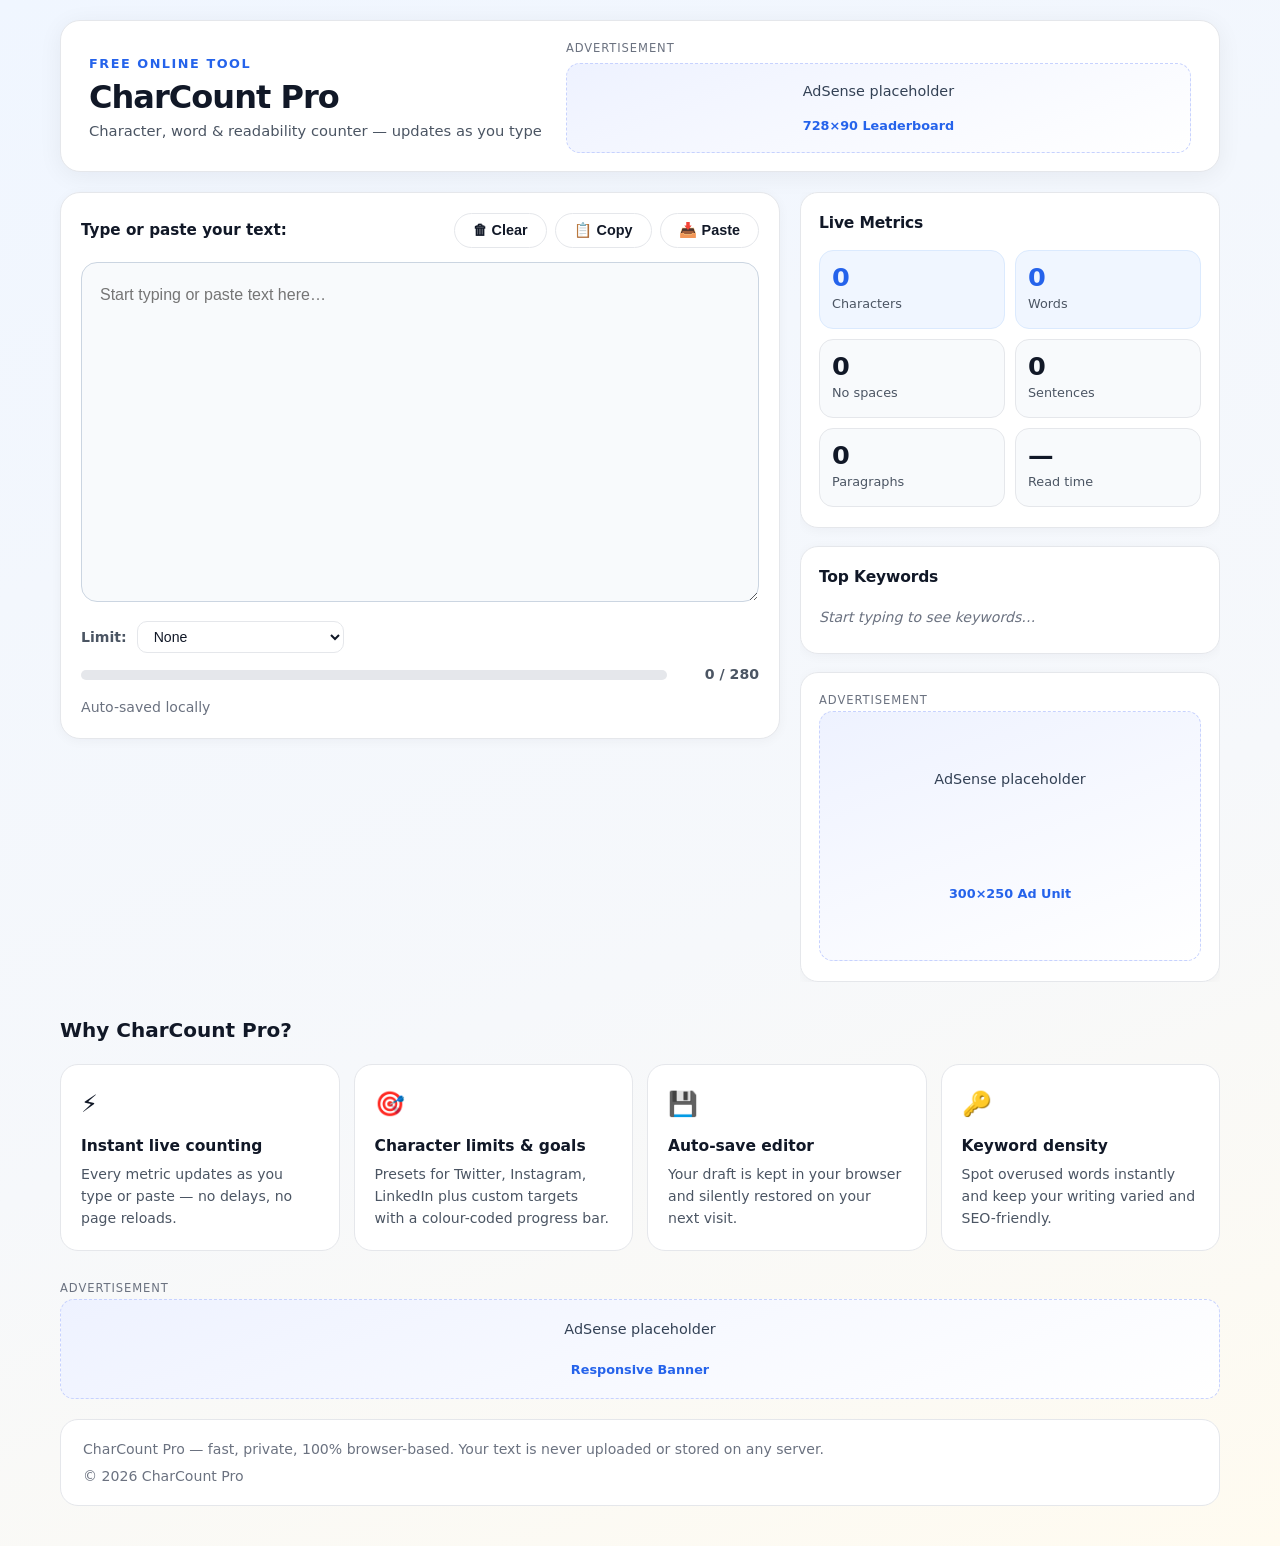
==== index.html @ 996f46bc "Removed a line" ====
<!DOCTYPE html>
<html lang="en">
<head>
  <meta charset="UTF-8" />
  <meta name="viewport" content="width=device-width, initial-scale=1.0" />
  <meta name="description" content="Fast character, word, sentence and paragraph counter with readability metrics, keyword density, and character limits for social posts, essays, and SEO content." />
  <title>CharCount Pro | Instant Character & Word Counter</title>
  <link rel="stylesheet" href="styles.css" />
</head>
<body>
  <div class="page-shell">

    <!-- Compact header — brand left, leaderboard ad right -->
    <header class="site-header">
      <div class="header-brand">
        <p class="eyebrow">Free Online Tool</p>
        <h1>CharCount Pro</h1>
        <p class="header-tagline">Character, word &amp; readability counter — updates as you type</p>
      </div>
      <div class="header-ad">
        <div class="ad-label">Advertisement</div>
        <div class="ad-card ad-leaderboard">AdSense placeholder<br /><span class="ad-tag">728×90 Leaderboard</span></div>
      </div>
    </header>

    <main>
      <!-- Editor + sticky sidebar layout -->
      <section id="editor" class="editor-section">

        <!-- Left: text editor -->
        <div class="editor-card">
          <div class="toolbar">
            <span class="toolbar-label">Type or paste your text:</span>
            <div class="toolbar-actions">
              <button id="btnClear" class="button button-tertiary" title="Clear all text">
                <span aria-hidden="true">🗑</span> Clear
              </button>
              <button id="btnCopy" class="button button-tertiary" title="Copy to clipboard">
                <span aria-hidden="true">📋</span> Copy
              </button>
              <button id="btnPaste" class="button button-tertiary" title="Paste from clipboard (Ctrl+V also works)">
                <span aria-hidden="true">📥</span> Paste
              </button>
            </div>
          </div>

          <textarea id="textInput"
            placeholder="Start typing or paste text here…"
            aria-label="Text editor for counting characters and words"></textarea>

          <!-- Goal / character-limit tracker -->
          <div class="goal-row">
            <div class="goal-controls">
              <label for="goalSelect" class="goal-label">Limit:</label>
              <select id="goalSelect" class="goal-select" aria-label="Character limit preset">
                <option value="">None</option>
                <option value="280">Twitter / X (280)</option>
                <option value="500">Mastodon (500)</option>
                <option value="2200">Instagram caption (2,200)</option>
                <option value="3000">LinkedIn post (3,000)</option>
                <option value="custom">Custom…</option>
              </select>
              <input id="goalCustom" class="goal-input" type="number" min="1"
                placeholder="e.g. 500" aria-label="Custom character limit" />
            </div>
            <div class="goal-progress-wrap" id="goalProgressWrap" hidden>
              <div class="goal-progress-bar" role="progressbar"
                aria-valuenow="0" aria-valuemin="0" aria-valuemax="100">
                <div class="goal-progress-fill" id="goalFill"></div>
              </div>
              <span class="goal-counter" id="goalCounter" aria-live="polite">0 / 280</span>
            </div>
          </div>

          <div class="status-row">
            <span id="saveStatus">Auto-saved locally</span>
            <span id="restoreStatus"></span>
          </div>
        </div>

        <!-- Right: sticky metrics sidebar -->
        <aside class="metrics-panel" aria-label="Live text metrics">

          <!-- Core stats -->
          <div class="metrics-card">
            <h2>Live Metrics</h2>
            <div class="metrics-grid">
              <div class="metric-item metric-highlight">
                <span id="charCount">0</span>
                <p>Characters</p>
              </div>
              <div class="metric-item metric-highlight">
                <span id="wordCount">0</span>
                <p>Words</p>
              </div>
              <div class="metric-item">
                <span id="charNoSpaceCount">0</span>
                <p>No spaces</p>
              </div>
              <div class="metric-item">
                <span id="sentenceCount">0</span>
                <p>Sentences</p>
              </div>
              <div class="metric-item">
                <span id="paragraphCount">0</span>
                <p>Paragraphs</p>
              </div>
              <div class="metric-item">
                <span id="readTime">—</span>
                <p>Read time</p>
              </div>
            </div>
          </div>

          <!-- Keyword density — now in sidebar, visible without scrolling -->
          <div class="metrics-card keywords-card">
            <h2>Top Keywords</h2>
            <ul id="keywordList" class="keyword-list">
              <li class="keyword-empty">Start typing to see keywords…</li>
            </ul>
          </div>

          <!-- Sidebar ad (300×250 — highest RPM unit) -->
          <div class="metrics-card ad-panel">
            <div class="ad-label">Advertisement</div>
            <div class="ad-card ad-sidebar">AdSense placeholder<br /><span class="ad-tag">300×250 Ad Unit</span></div>
          </div>

        </aside>
      </section>

      <!-- Features -->
      <section id="features" class="features-section">
        <h2>Why CharCount Pro?</h2>
        <div class="feature-grid">
          <article class="feature-card">
            <div class="feature-icon" aria-hidden="true">⚡</div>
            <h3>Instant live counting</h3>
            <p>Every metric updates as you type or paste — no delays, no page reloads.</p>
          </article>
          <article class="feature-card">
            <div class="feature-icon" aria-hidden="true">🎯</div>
            <h3>Character limits &amp; goals</h3>
            <p>Presets for Twitter, Instagram, LinkedIn plus custom targets with a colour-coded progress bar.</p>
          </article>
          <article class="feature-card">
            <div class="feature-icon" aria-hidden="true">💾</div>
            <h3>Auto-save editor</h3>
            <p>Your draft is kept in your browser and silently restored on your next visit.</p>
          </article>
          <article class="feature-card">
            <div class="feature-icon" aria-hidden="true">🔑</div>
            <h3>Keyword density</h3>
            <p>Spot overused words instantly and keep your writing varied and SEO-friendly.</p>
          </article>
        </div>
      </section>

      <!-- Responsive horizontal ad banner — above footer -->
      <div class="ad-banner-wrap">
        <div class="ad-label">Advertisement</div>
        <div class="ad-card ad-horizontal">AdSense placeholder<br /><span class="ad-tag">Responsive Banner</span></div>
      </div>
    </main>

    <footer class="footer">
      <p>CharCount Pro — fast, private, 100% browser-based. Your text is never uploaded or stored on any server.</p>
      <p>© 2026 CharCount Pro</p>
    </footer>
  </div>
  <script src="script.js"></script>
</body>
</html>
---- styles.css ----
/* =========================================================
   CharCount Pro — Styles
   Design goals: editor first, ads balanced, no scroll-before-use
   ========================================================= */

:root {
  --blue: #2563eb;
  --blue-light: #dbeafe;
  --blue-mid: #60a5fa;
  --green: #16a34a;
  --amber: #d97706;
  --red: #dc2626;
  --surface: #ffffff;
  --surface-dim: #f8fafc;
  --border: #e5e7eb;
  --text-primary: #111827;
  --text-secondary: #4b5563;
  --text-muted: #6b7280;
  font-family: Inter, system-ui, -apple-system, BlinkMacSystemFont, "Segoe UI", sans-serif;
  color-scheme: light;
}

*, *::before, *::after { box-sizing: border-box; }

html, body {
  margin: 0;
  min-height: 100%;
  line-height: 1.6;
  color: var(--text-primary);
  background: linear-gradient(160deg, #f0f6ff 0%, #f6f8fb 60%, #fffbf0 100%);
}

/* ── Page shell ─────────────────────────────────────────── */
.page-shell {
  max-width: 1200px;
  margin: 0 auto;
  padding: 20px 20px 40px;
}

/* ── Site header (compact — tool visible on first load) ─── */
.site-header {
  display: flex;
  align-items: center;
  justify-content: space-between;
  gap: 24px;
  padding: 18px 28px;
  margin-bottom: 20px;
  background: var(--surface);
  border-radius: 20px;
  border: 1px solid var(--border);
  box-shadow: 0 4px 24px rgba(15, 23, 42, 0.06);
  flex-wrap: wrap;
}

.header-brand {
  flex: 0 0 auto;
}

.header-brand h1 {
  margin: 0;
  font-size: clamp(1.4rem, 2.5vw, 2rem);
  letter-spacing: -0.03em;
  line-height: 1.1;
}

.header-tagline {
  margin: 4px 0 0;
  color: var(--text-secondary);
  font-size: 0.92rem;
}

.eyebrow {
  display: inline-block;
  margin: 0 0 6px;
  font-size: 0.8rem;
  font-weight: 700;
  color: var(--blue);
  text-transform: uppercase;
  letter-spacing: 0.12em;
}

/* Header ad (leaderboard 728×90) */
.header-ad {
  flex: 1 1 auto;
  max-width: 740px;
  display: flex;
  flex-direction: column;
  align-items: flex-end;
  gap: 4px;
}

.ad-label {
  font-size: 0.72rem;
  color: var(--text-muted);
  text-transform: uppercase;
  letter-spacing: 0.08em;
  align-self: flex-start;
  margin-bottom: 2px;
}

.ad-card {
  border-radius: 14px;
  background: linear-gradient(160deg, #eef2ff 0%, var(--surface) 100%);
  border: 1px dashed #c7d2fe;
  display: grid;
  place-items: center;
  color: #334155;
  text-align: center;
  padding: 12px 18px;
  font-size: 0.9rem;
}

.ad-leaderboard {
  width: 100%;
  min-height: 90px;
}

.ad-sidebar {
  width: 100%;
  min-height: 250px;
}

.ad-horizontal {
  width: 100%;
  min-height: 100px;
}

.ad-tag {
  display: inline-block;
  margin-top: 6px;
  font-size: 0.8rem;
  color: var(--blue);
  font-weight: 700;
}

/* ── Main editor layout ──────────────────────────────────── */
.editor-section {
  display: grid;
  gap: 20px;
  grid-template-columns: minmax(0, 1.65fr) minmax(280px, 420px);
  align-items: start;
}

/* ── Editor card ─────────────────────────────────────────── */
.editor-card {
  background: var(--surface);
  border-radius: 20px;
  padding: 20px;
  border: 1px solid var(--border);
  box-shadow: 0 2px 12px rgba(15, 23, 42, 0.04);
}

.toolbar {
  display: flex;
  flex-wrap: wrap;
  justify-content: space-between;
  align-items: center;
  gap: 10px;
  margin-bottom: 14px;
}

.toolbar-label {
  font-weight: 600;
  font-size: 0.95rem;
  color: var(--text-primary);
}

.toolbar-actions {
  display: flex;
  gap: 8px;
  flex-wrap: wrap;
}

/* Buttons */
.button {
  border: none;
  border-radius: 999px;
  font-weight: 600;
  font-size: 0.9rem;
  cursor: pointer;
  display: inline-flex;
  align-items: center;
  gap: 5px;
  padding: 9px 18px;
  transition: transform 0.15s ease, box-shadow 0.15s ease, background-color 0.15s ease;
  line-height: 1;
}
.button:hover { transform: translateY(-1px); }
.button:active { transform: none; }

.button-primary {
  background: var(--blue);
  color: white;
  box-shadow: 0 8px 24px rgba(37, 99, 235, 0.18);
}
.button-secondary {
  background: var(--blue-light);
  color: #1d4ed8;
}
.button-tertiary {
  background: var(--surface);
  color: var(--text-primary);
  border: 1px solid var(--border);
}
.button-tertiary:hover { background: var(--surface-dim); }

/* Textarea */
textarea {
  width: 100%;
  min-height: 340px;
  padding: 18px;
  border-radius: 16px;
  border: 1.5px solid #cbd5e1;
  resize: vertical;
  font: 1rem/1.7 "Inter", sans-serif;
  color: var(--text-primary);
  background: var(--surface-dim);
  transition: border-color 0.2s, box-shadow 0.2s;
}
textarea:focus {
  outline: none;
  border-color: var(--blue-mid);
  box-shadow: 0 0 0 4px rgba(59, 130, 246, 0.12);
  background: var(--surface);
}

/* Goal row */
.goal-row {
  margin-top: 12px;
  display: flex;
  flex-direction: column;
  gap: 10px;
}

.goal-controls {
  display: flex;
  align-items: center;
  gap: 10px;
  flex-wrap: wrap;
}

.goal-label {
  font-weight: 600;
  font-size: 0.88rem;
  color: var(--text-secondary);
  white-space: nowrap;
}

.goal-select,
.goal-input {
  border: 1px solid var(--border);
  border-radius: 10px;
  padding: 6px 12px;
  font-size: 0.88rem;
  color: var(--text-primary);
  background: var(--surface);
  cursor: pointer;
}
.goal-select { min-width: 190px; }
.goal-input  { width: 110px; display: none; }
.goal-input.visible { display: block; }
.goal-select:focus, .goal-input:focus {
  outline: none;
  border-color: var(--blue-mid);
  box-shadow: 0 0 0 3px rgba(59, 130, 246, 0.1);
}

/* Progress bar */
.goal-progress-wrap {
  display: flex;
  align-items: center;
  gap: 12px;
}

.goal-progress-bar {
  flex: 1;
  height: 10px;
  border-radius: 999px;
  background: #e5e7eb;
  overflow: hidden;
}

.goal-progress-fill {
  height: 100%;
  width: 0%;
  border-radius: 999px;
  background: var(--green);
  transition: width 0.2s ease, background-color 0.3s ease;
}
.goal-progress-fill.warn  { background: var(--amber); }
.goal-progress-fill.over  { background: var(--red); }

.goal-counter {
  font-size: 0.88rem;
  font-weight: 700;
  color: var(--text-secondary);
  white-space: nowrap;
  min-width: 80px;
  text-align: right;
}
.goal-counter.over { color: var(--red); }

/* Status row */
.status-row {
  display: flex;
  justify-content: space-between;
  flex-wrap: wrap;
  gap: 8px;
  margin-top: 10px;
  color: var(--text-muted);
  font-size: 0.88rem;
}

/* ── Metrics sidebar (sticky) ────────────────────────────── */
.metrics-panel {
  display: grid;
  gap: 18px;
  position: sticky;
  top: 16px;
  max-height: calc(100vh - 32px);
  overflow-y: auto;
  /* subtle scroll without visible scrollbar on modern browsers */
  scrollbar-width: thin;
  scrollbar-color: var(--border) transparent;
}

.metrics-card,
.ad-panel {
  background: var(--surface);
  border-radius: 18px;
  padding: 18px 18px 20px;
  border: 1px solid var(--border);
  box-shadow: 0 2px 12px rgba(15, 23, 42, 0.04);
}

.metrics-card h2 {
  margin: 0 0 14px;
  font-size: 0.97rem;
  font-weight: 700;
  letter-spacing: -0.01em;
  color: var(--text-primary);
}

.metrics-grid {
  display: grid;
  gap: 10px;
  grid-template-columns: repeat(2, minmax(0, 1fr));
}

.metric-item {
  background: var(--surface-dim);
  border-radius: 14px;
  padding: 14px 12px;
  display: flex;
  flex-direction: column;
  gap: 3px;
  border: 1px solid var(--border);
}

.metric-highlight {
  border-color: var(--blue-light);
  background: #f0f6ff;
}

.metric-item span {
  font-size: 1.6rem;
  font-weight: 800;
  color: var(--text-primary);
  line-height: 1;
  letter-spacing: -0.03em;
}

.metric-highlight span { color: var(--blue); }

.metric-item p {
  margin: 0;
  color: var(--text-secondary);
  font-size: 0.8rem;
  font-weight: 500;
}

/* Keywords card */
.keywords-card h2 { margin-bottom: 12px; }

.keyword-list {
  list-style: none;
  margin: 0;
  padding: 0;
  display: flex;
  flex-direction: column;
  gap: 7px;
}

.keyword-list li {
  display: flex;
  justify-content: space-between;
  align-items: center;
  padding: 9px 12px;
  border-radius: 10px;
  border: 1px solid var(--border);
  background: var(--surface-dim);
  font-size: 0.88rem;
}

.keyword-list li .kw-word {
  font-weight: 600;
  color: var(--text-primary);
}

.keyword-list li .kw-count {
  font-size: 0.8rem;
  color: var(--text-muted);
  background: var(--border);
  border-radius: 999px;
  padding: 2px 8px;
  font-weight: 600;
}

.keyword-empty {
  color: var(--text-muted);
  font-style: italic;
  font-size: 0.88rem;
  border: none !important;
  background: transparent !important;
  padding: 4px 0 !important;
}

/* Sidebar ad */
.ad-panel { text-align: left; }

/* ── Features section ────────────────────────────────────── */
.features-section {
  margin-top: 32px;
}

.features-section h2 {
  margin: 0 0 18px;
  font-size: 1.25rem;
  font-weight: 700;
}

.feature-grid {
  display: grid;
  gap: 14px;
  grid-template-columns: repeat(auto-fit, minmax(200px, 1fr));
}

.feature-card {
  padding: 20px;
  border-radius: 18px;
  background: var(--surface);
  border: 1px solid var(--border);
}

.feature-icon {
  font-size: 1.5rem;
  margin-bottom: 10px;
}

.feature-card h3 {
  margin: 0 0 6px;
  font-size: 0.97rem;
}

.feature-card p {
  margin: 0;
  color: var(--text-secondary);
  font-size: 0.88rem;
  line-height: 1.55;
}

/* ── Bottom banner ad ────────────────────────────────────── */
.ad-banner-wrap {
  margin-top: 28px;
}

/* ── Footer ──────────────────────────────────────────────── */
.footer {
  margin-top: 20px;
  padding: 18px 22px;
  border-radius: 18px;
  background: var(--surface);
  border: 1px solid var(--border);
  color: var(--text-muted);
  font-size: 0.88rem;
}

.footer p { margin: 0 0 4px; }
.footer p:last-child { margin-bottom: 0; }

/* =========================================================
   Responsive
   ========================================================= */

/* Tablet (≤ 960px) — stack to single column */
@media (max-width: 960px) {
  .editor-section {
    grid-template-columns: 1fr;
  }

  .metrics-panel {
    position: static;
    max-height: none;
    grid-template-columns: repeat(auto-fit, minmax(260px, 1fr));
    overflow: visible;
  }
}

/* Header adapts on narrow screens */
@media (max-width: 860px) {
  .site-header {
    flex-direction: column;
    align-items: flex-start;
  }
  .header-ad {
    width: 100%;
    align-items: stretch;
  }
}

/* Phone (≤ 600px) */
@media (max-width: 600px) {
  .page-shell {
    padding: 14px 12px 28px;
  }

  .site-header {
    padding: 14px 16px;
  }

  .toolbar {
    flex-direction: column;
    align-items: flex-start;
  }

  .toolbar-actions {
    width: 100%;
    justify-content: flex-start;
  }

  .button {
    padding: 10px 14px;
  }

  .goal-controls {
    flex-wrap: wrap;
  }

  .goal-select { min-width: 0; flex: 1 1 140px; }

  .metrics-panel {
    grid-template-columns: 1fr;
  }
}
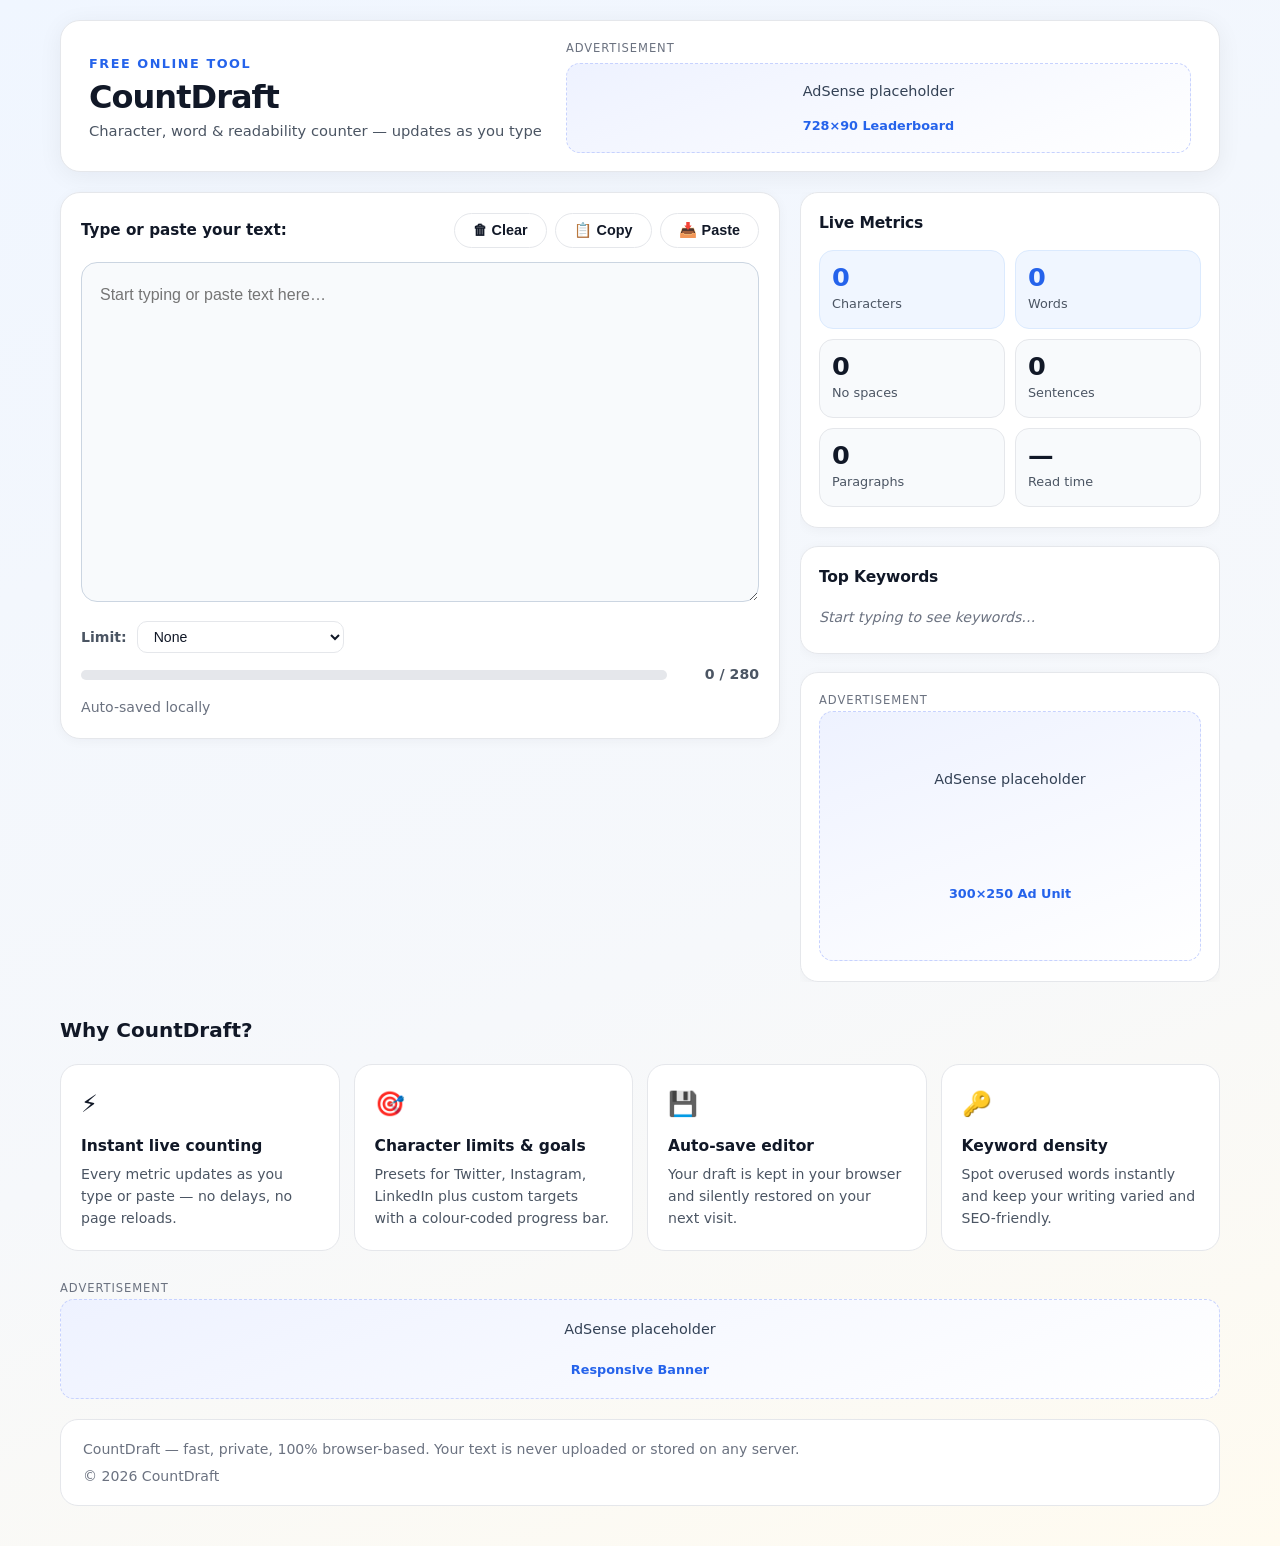
==== commit 21f49372: "Rebrand CharCount Pro → CountDraft - Updated title, meta description, h1, footer, README - US spelli" ====
--- a/index.html
+++ b/index.html
@@ -3,8 +3,8 @@
 <head>
   <meta charset="UTF-8" />
   <meta name="viewport" content="width=device-width, initial-scale=1.0" />
-  <meta name="description" content="Fast character, word, sentence and paragraph counter with readability metrics, keyword density, and character limits for social posts, essays, and SEO content." />
-  <title>CharCount Pro | Instant Character & Word Counter</title>
+  <meta name="description" content="CountDraft — free instant character, word, sentence and paragraph counter with character limits for Twitter, LinkedIn, Instagram and more. Perfect for writers, students, and marketers." />
+  <title>CountDraft | Free Character & Word Counter</title>
   <link rel="stylesheet" href="styles.css" />
 </head>
 <body>
@@ -14,7 +14,7 @@
     <header class="site-header">
       <div class="header-brand">
         <p class="eyebrow">Free Online Tool</p>
-        <h1>CharCount Pro</h1>
+        <h1>CountDraft</h1>
         <p class="header-tagline">Character, word &amp; readability counter — updates as you type</p>
       </div>
       <div class="header-ad">
@@ -131,7 +131,7 @@
 
       <!-- Features -->
       <section id="features" class="features-section">
-        <h2>Why CharCount Pro?</h2>
+        <h2>Why CountDraft?</h2>
         <div class="feature-grid">
           <article class="feature-card">
             <div class="feature-icon" aria-hidden="true">⚡</div>
@@ -164,8 +164,8 @@
     </main>
 
     <footer class="footer">
-      <p>CharCount Pro — fast, private, 100% browser-based. Your text is never uploaded or stored on any server.</p>
-      <p>© 2026 CharCount Pro</p>
+      <p>CountDraft — fast, private, 100% browser-based. Your text is never uploaded or stored on any server.</p>
+      <p>© 2026 CountDraft</p>
     </footer>
   </div>
   <script src="script.js"></script>
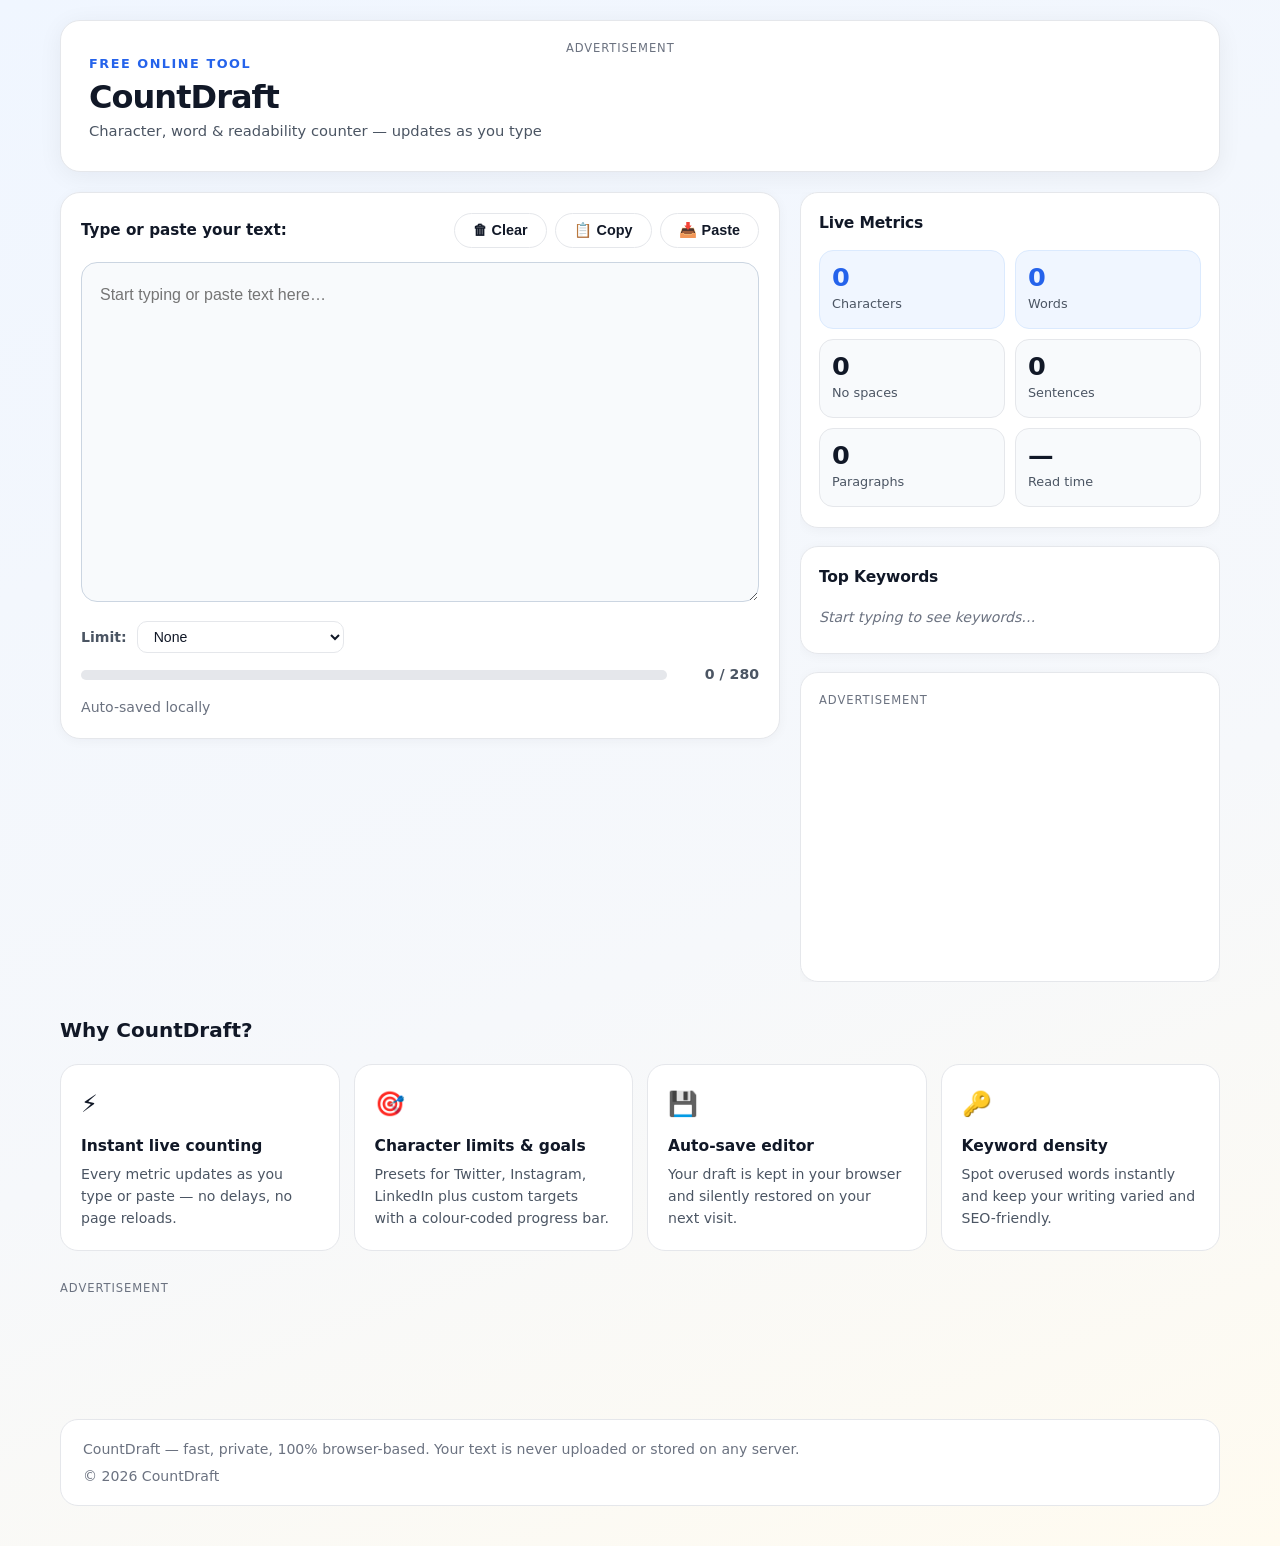
==== commit 5d075dd6: "Replace ad placeholders with real AdSense units - Leaderboard (slot 3349015779) in header - Sidebar " ====
--- a/index.html
+++ b/index.html
@@ -6,6 +6,8 @@
   <meta name="description" content="CountDraft — free instant character, word, sentence and paragraph counter with character limits for Twitter, LinkedIn, Instagram and more. Perfect for writers, students, and marketers." />
   <title>CountDraft | Free Character & Word Counter</title>
   <link rel="stylesheet" href="styles.css" />
+  <script async src="https://pagead2.googlesyndication.com/pagead/js/adsbygoogle.js?client=ca-pub-3660868413101432"
+     crossorigin="anonymous"></script>
 </head>
 <body>
   <div class="page-shell">
@@ -19,7 +21,13 @@
       </div>
       <div class="header-ad">
         <div class="ad-label">Advertisement</div>
-        <div class="ad-card ad-leaderboard">AdSense placeholder<br /><span class="ad-tag">728×90 Leaderboard</span></div>
+        <ins class="adsbygoogle ad-leaderboard"
+             style="display:block"
+             data-ad-client="ca-pub-3660868413101432"
+             data-ad-slot="3349015779"
+             data-ad-format="auto"
+             data-full-width-responsive="true"></ins>
+        <script>(adsbygoogle = window.adsbygoogle || []).push({});</script>
       </div>
     </header>
 
@@ -123,7 +131,13 @@
           <!-- Sidebar ad (300×250 — highest RPM unit) -->
           <div class="metrics-card ad-panel">
             <div class="ad-label">Advertisement</div>
-            <div class="ad-card ad-sidebar">AdSense placeholder<br /><span class="ad-tag">300×250 Ad Unit</span></div>
+            <ins class="adsbygoogle ad-sidebar"
+             style="display:block"
+             data-ad-client="ca-pub-3660868413101432"
+             data-ad-slot="8772164620"
+             data-ad-format="auto"
+             data-full-width-responsive="true"></ins>
+        <script>(adsbygoogle = window.adsbygoogle || []).push({});</script>
           </div>
 
         </aside>
@@ -159,7 +173,13 @@
       <!-- Responsive horizontal ad banner — above footer -->
       <div class="ad-banner-wrap">
         <div class="ad-label">Advertisement</div>
-        <div class="ad-card ad-horizontal">AdSense placeholder<br /><span class="ad-tag">Responsive Banner</span></div>
+        <ins class="adsbygoogle ad-horizontal"
+             style="display:block"
+             data-ad-client="ca-pub-3660868413101432"
+             data-ad-slot="3636790382"
+             data-ad-format="auto"
+             data-full-width-responsive="true"></ins>
+        <script>(adsbygoogle = window.adsbygoogle || []).push({});</script>
       </div>
     </main>
 
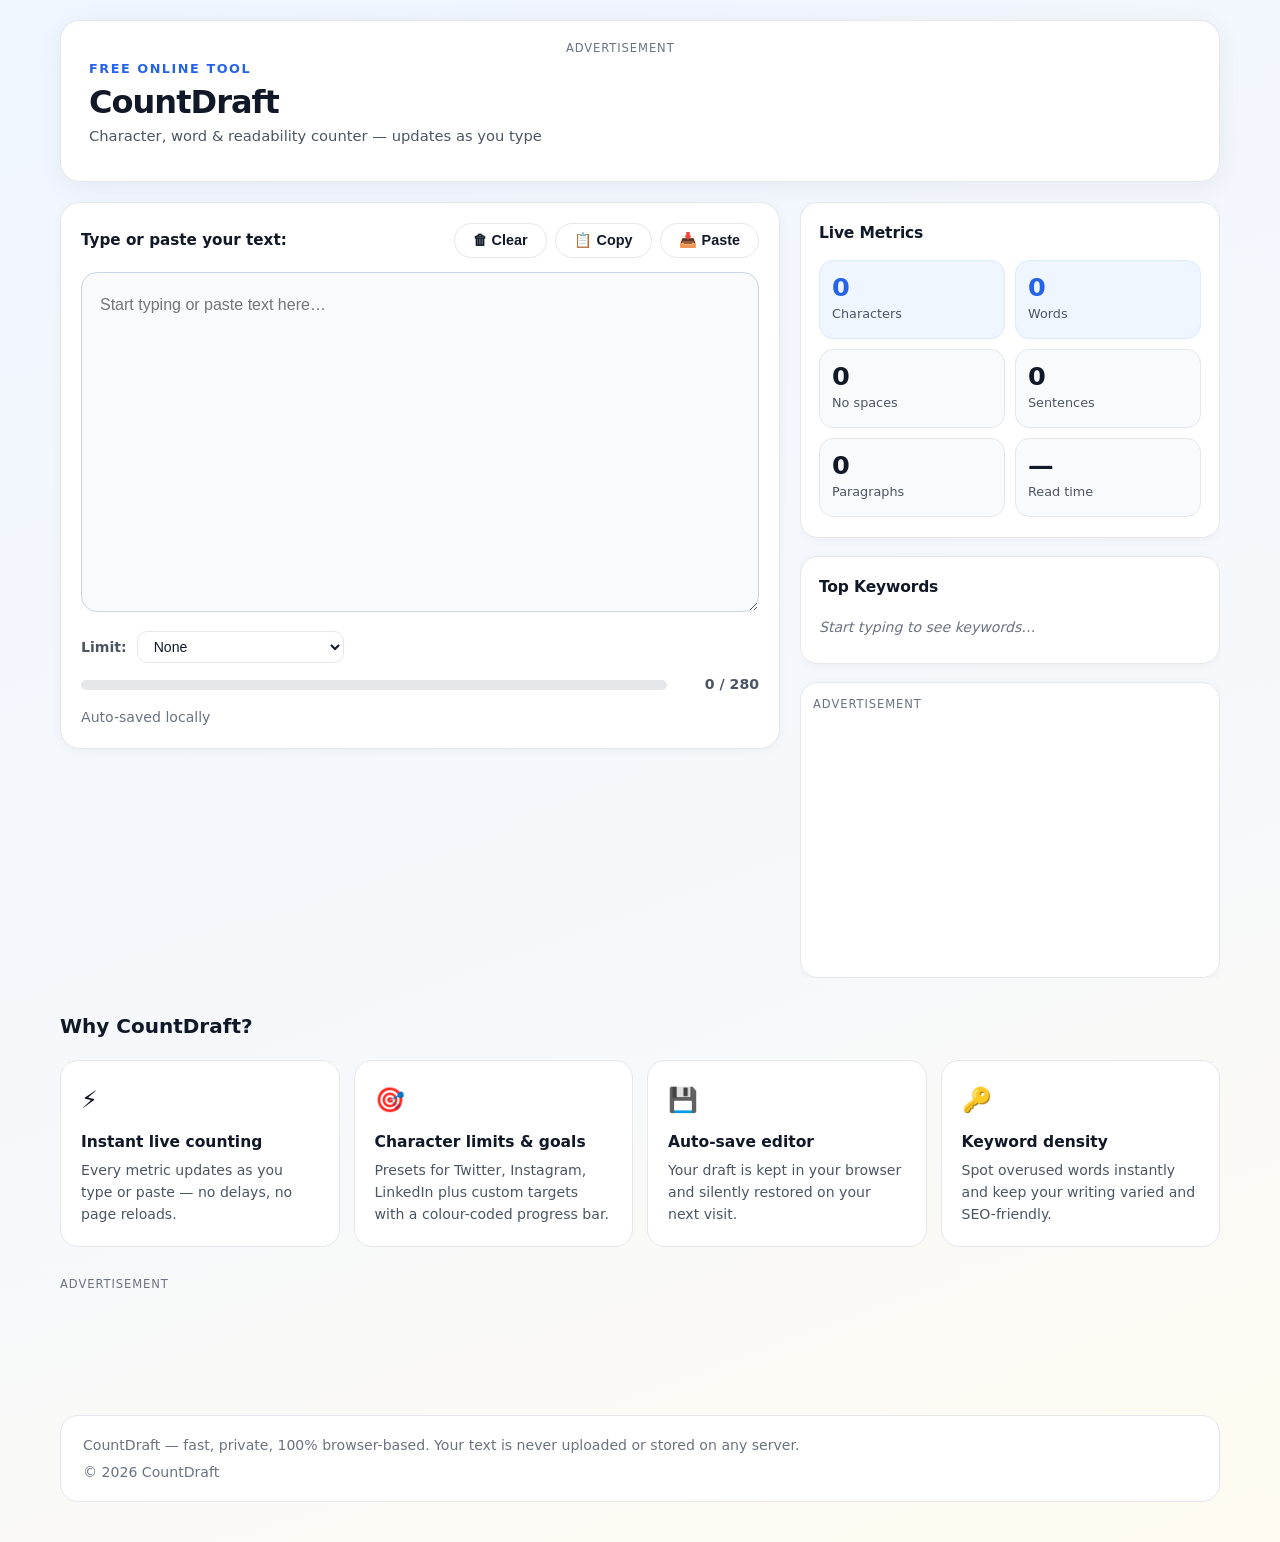
==== commit 209f2fdb: "Add AdSense meta ownership tag Co-Authored-By: Claude <noreply@anthropic.com>" ====
--- a/index.html
+++ b/index.html
@@ -4,6 +4,7 @@
   <meta charset="UTF-8" />
   <meta name="viewport" content="width=device-width, initial-scale=1.0" />
   <meta name="description" content="CountDraft — free instant character, word, sentence and paragraph counter with character limits for Twitter, LinkedIn, Instagram and more. Perfect for writers, students, and marketers." />
+  <meta name="google-adsense-account" content="ca-pub-3660868413101432" />
   <title>CountDraft | Free Character & Word Counter</title>
   <link rel="stylesheet" href="styles.css" />
   <script async src="https://pagead2.googlesyndication.com/pagead/js/adsbygoogle.js?client=ca-pub-3660868413101432"
--- a/styles.css
+++ b/styles.css
@@ -83,10 +83,12 @@
 .header-ad {
   flex: 1 1 auto;
   max-width: 740px;
+  min-width: 250px;
   display: flex;
   flex-direction: column;
-  align-items: flex-end;
+  align-items: stretch;
   gap: 4px;
+  overflow: hidden;
 }
 
 .ad-label {
@@ -111,16 +113,21 @@
 }
 
 .ad-leaderboard {
+  display: block;
   width: 100%;
-  min-height: 90px;
+  min-width: 250px;
+  min-height: 100px;
 }
 
 .ad-sidebar {
+  display: block;
   width: 100%;
   min-height: 250px;
+  max-height: 600px;
 }
 
 .ad-horizontal {
+  display: block;
   width: 100%;
   min-height: 100px;
 }
@@ -426,7 +433,11 @@
 }
 
 /* Sidebar ad */
-.ad-panel { text-align: left; }
+.ad-panel {
+  text-align: left;
+  padding: 12px;
+  overflow: hidden;
+}
 
 /* ── Features section ────────────────────────────────────── */
 .features-section {
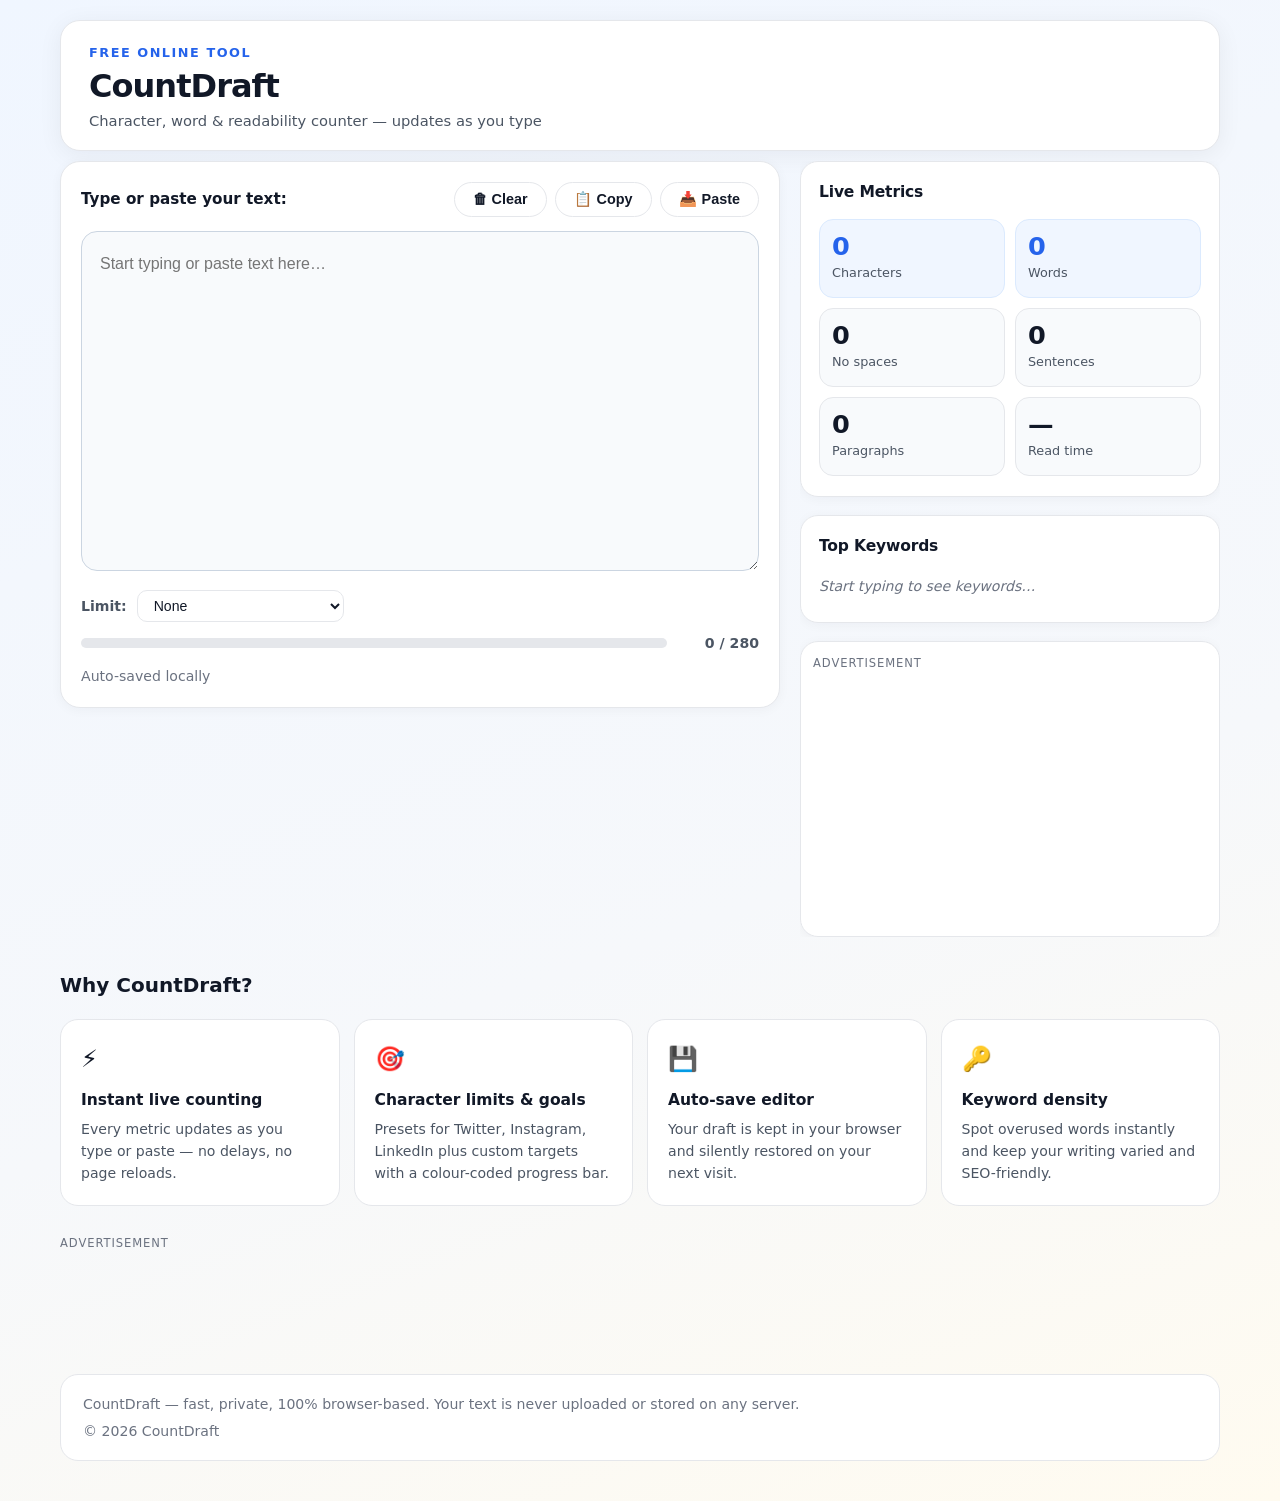
==== commit e2114cfe: "Fix layout shift — move leaderboard below header - Brand/header is now its own block, never shifts -" ====
--- a/index.html
+++ b/index.html
@@ -6,6 +6,14 @@
   <meta name="description" content="CountDraft — free instant character, word, sentence and paragraph counter with character limits for Twitter, LinkedIn, Instagram and more. Perfect for writers, students, and marketers." />
   <meta name="google-adsense-account" content="ca-pub-3660868413101432" />
   <title>CountDraft | Free Character & Word Counter</title>
+  <!-- Google Analytics -->
+  <script async src="https://www.googletagmanager.com/gtag/js?id=G-VCFSG1SNF4"></script>
+  <script>
+    window.dataLayer = window.dataLayer || [];
+    function gtag(){dataLayer.push(arguments);}
+    gtag('js', new Date());
+    gtag('config', 'G-VCFSG1SNF4');
+  </script>
   <link rel="stylesheet" href="styles.css" />
   <script async src="https://pagead2.googlesyndication.com/pagead/js/adsbygoogle.js?client=ca-pub-3660868413101432"
      crossorigin="anonymous"></script>
@@ -13,24 +21,26 @@
 <body>
   <div class="page-shell">
 
-    <!-- Compact header — brand left, leaderboard ad right -->
+    <!-- Header — brand top, leaderboard below (no layout shift) -->
     <header class="site-header">
       <div class="header-brand">
         <p class="eyebrow">Free Online Tool</p>
         <h1>CountDraft</h1>
         <p class="header-tagline">Character, word &amp; readability counter — updates as you type</p>
       </div>
-      <div class="header-ad">
-        <div class="ad-label">Advertisement</div>
-        <ins class="adsbygoogle ad-leaderboard"
-             style="display:block"
-             data-ad-client="ca-pub-3660868413101432"
-             data-ad-slot="3349015779"
-             data-ad-format="auto"
-             data-full-width-responsive="true"></ins>
-        <script>(adsbygoogle = window.adsbygoogle || []).push({});</script>
-      </div>
     </header>
+
+    <!-- Leaderboard ad sits between header and editor — no content shifts when it loads -->
+    <div class="header-ad">
+      <div class="ad-label">Advertisement</div>
+      <ins class="adsbygoogle ad-leaderboard"
+           style="display:block"
+           data-ad-client="ca-pub-3660868413101432"
+           data-ad-slot="3349015779"
+           data-ad-format="auto"
+           data-full-width-responsive="true"></ins>
+      <script>(adsbygoogle = window.adsbygoogle || []).push({});</script>
+    </div>
 
     <main>
       <!-- Editor + sticky sidebar layout -->
--- a/styles.css
+++ b/styles.css
@@ -39,17 +39,12 @@
 
 /* ── Site header (compact — tool visible on first load) ─── */
 .site-header {
-  display: flex;
-  align-items: center;
-  justify-content: space-between;
-  gap: 24px;
   padding: 18px 28px;
-  margin-bottom: 20px;
+  margin-bottom: 10px;
   background: var(--surface);
   border-radius: 20px;
   border: 1px solid var(--border);
   box-shadow: 0 4px 24px rgba(15, 23, 42, 0.06);
-  flex-wrap: wrap;
 }
 
 .header-brand {
@@ -81,14 +76,16 @@
 
 /* Header ad (leaderboard 728×90) */
 .header-ad {
-  flex: 1 1 auto;
-  max-width: 740px;
-  min-width: 250px;
-  display: flex;
-  flex-direction: column;
-  align-items: stretch;
-  gap: 4px;
+  margin-bottom: 10px;
   overflow: hidden;
+}
+
+/* Collapse entirely when unfilled — no blank space */
+.header-ad:has(ins.adsbygoogle[data-ad-status="unfilled"]) {
+  display: none;
+}
+.header-ad:has(ins.adsbygoogle:not([data-ad-status])) {
+  display: none;
 }
 
 .ad-label {
@@ -116,7 +113,9 @@
   display: block;
   width: 100%;
   min-width: 250px;
-  min-height: 100px;
+  min-height: 0;
+  /* Once AdSense approved: uncomment the line below to reserve space and prevent layout shift */
+  /* min-height: 90px; */
 }
 
 .ad-sidebar {
@@ -517,15 +516,10 @@
   }
 }
 
-/* Header adapts on narrow screens */
+/* Header ad full width on all screens */
 @media (max-width: 860px) {
-  .site-header {
-    flex-direction: column;
-    align-items: flex-start;
-  }
   .header-ad {
     width: 100%;
-    align-items: stretch;
   }
 }
 
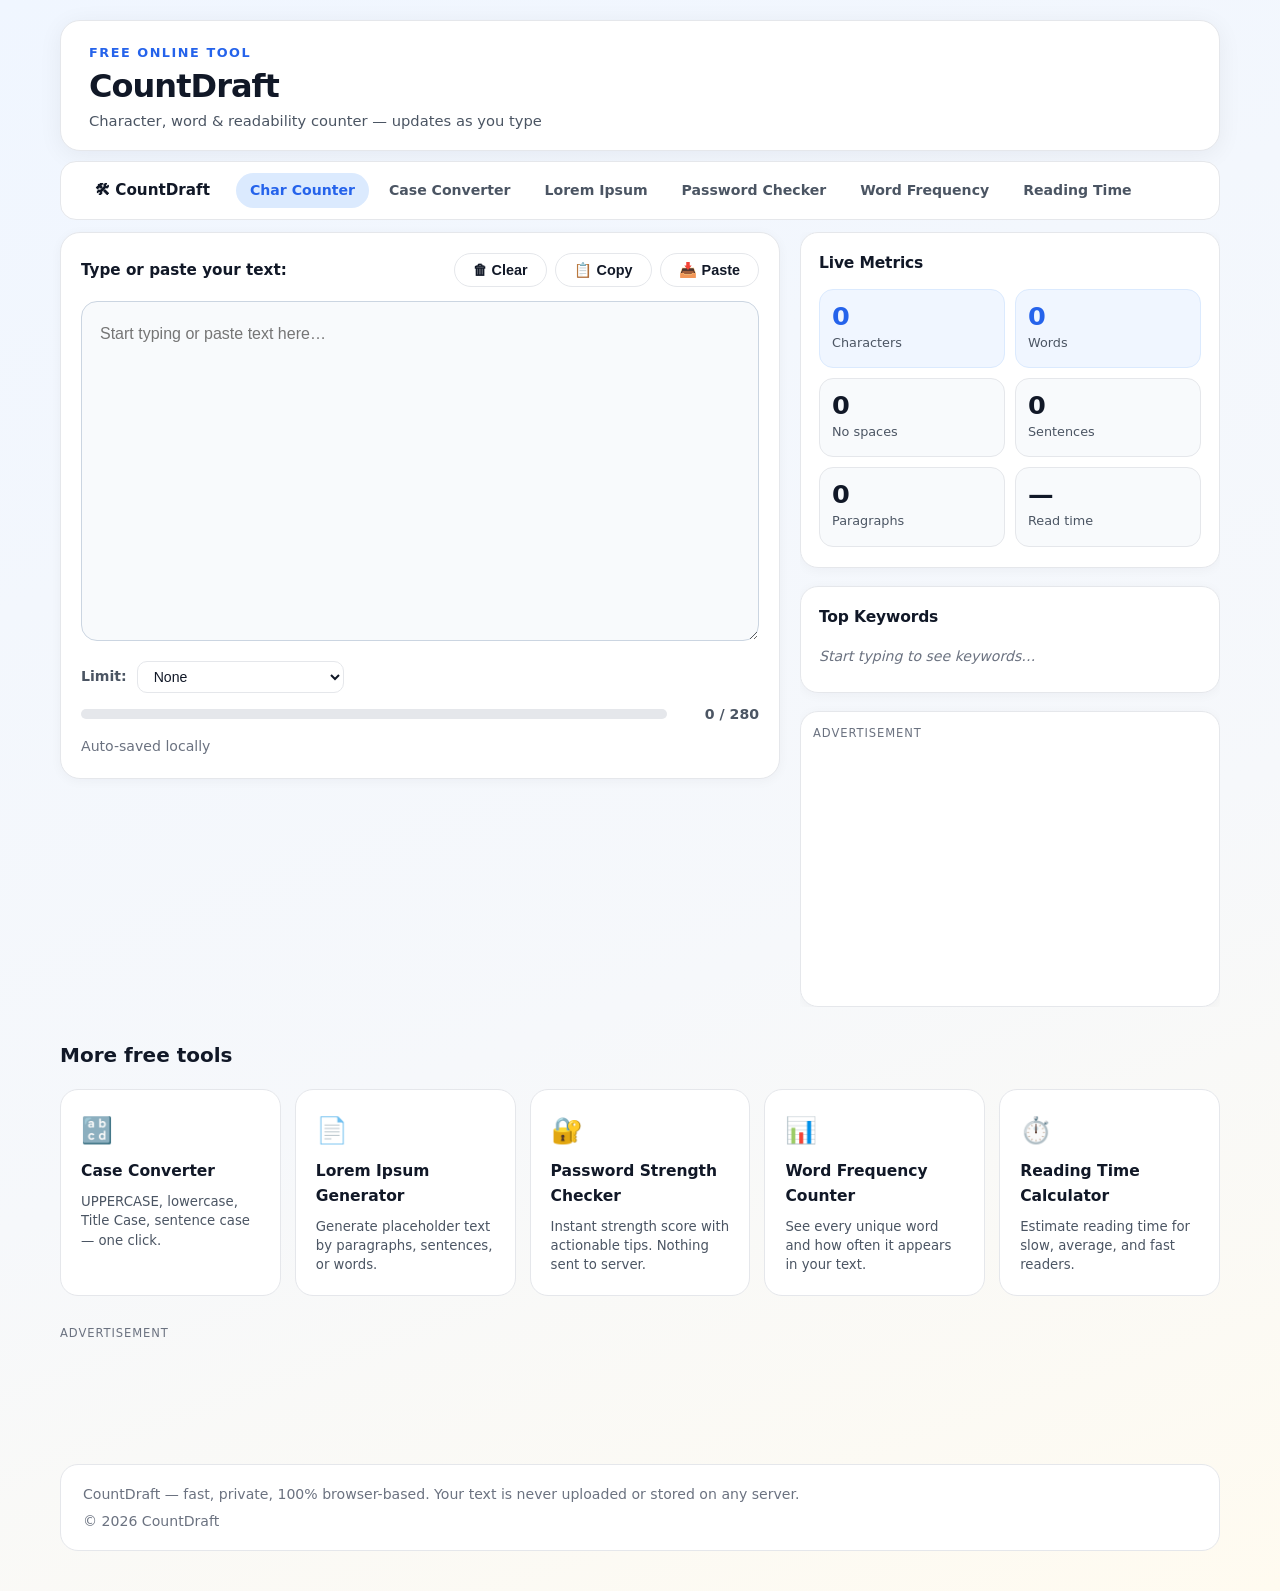
==== commit 1669da73: "Add 5 new tools + site navigation Tools added: - /case-converter/ — UPPERCASE, lowercase, Title, Sen" ====
--- a/index.html
+++ b/index.html
@@ -30,6 +30,17 @@
       </div>
     </header>
 
+    <!-- Site navigation -->
+    <nav class="site-nav" aria-label="Tools">
+      <a href="/" class="nav-home">🛠 CountDraft</a>
+      <a href="/" class="active">Char Counter</a>
+      <a href="/case-converter/">Case Converter</a>
+      <a href="/lorem-ipsum/">Lorem Ipsum</a>
+      <a href="/password-checker/">Password Checker</a>
+      <a href="/word-frequency/">Word Frequency</a>
+      <a href="/reading-time/">Reading Time</a>
+    </nav>
+
     <!-- Leaderboard ad sits between header and editor — no content shifts when it loads -->
     <div class="header-ad">
       <div class="ad-label">Advertisement</div>
@@ -154,30 +165,35 @@
         </aside>
       </section>
 
-      <!-- Features -->
-      <section id="features" class="features-section">
-        <h2>Why CountDraft?</h2>
-        <div class="feature-grid">
-          <article class="feature-card">
-            <div class="feature-icon" aria-hidden="true">⚡</div>
-            <h3>Instant live counting</h3>
-            <p>Every metric updates as you type or paste — no delays, no page reloads.</p>
-          </article>
-          <article class="feature-card">
-            <div class="feature-icon" aria-hidden="true">🎯</div>
-            <h3>Character limits &amp; goals</h3>
-            <p>Presets for Twitter, Instagram, LinkedIn plus custom targets with a colour-coded progress bar.</p>
-          </article>
-          <article class="feature-card">
-            <div class="feature-icon" aria-hidden="true">💾</div>
-            <h3>Auto-save editor</h3>
-            <p>Your draft is kept in your browser and silently restored on your next visit.</p>
-          </article>
-          <article class="feature-card">
-            <div class="feature-icon" aria-hidden="true">🔑</div>
-            <h3>Keyword density</h3>
-            <p>Spot overused words instantly and keep your writing varied and SEO-friendly.</p>
-          </article>
+      <!-- More tools -->
+      <section class="features-section">
+        <h2>More free tools</h2>
+        <div class="tools-grid">
+          <a href="/case-converter/" class="tool-link-card">
+            <span class="tl-icon">🔡</span>
+            <span class="tl-name">Case Converter</span>
+            <span class="tl-desc">UPPERCASE, lowercase, Title Case, sentence case — one click.</span>
+          </a>
+          <a href="/lorem-ipsum/" class="tool-link-card">
+            <span class="tl-icon">📄</span>
+            <span class="tl-name">Lorem Ipsum Generator</span>
+            <span class="tl-desc">Generate placeholder text by paragraphs, sentences, or words.</span>
+          </a>
+          <a href="/password-checker/" class="tool-link-card">
+            <span class="tl-icon">🔐</span>
+            <span class="tl-name">Password Strength Checker</span>
+            <span class="tl-desc">Instant strength score with actionable tips. Nothing sent to server.</span>
+          </a>
+          <a href="/word-frequency/" class="tool-link-card">
+            <span class="tl-icon">📊</span>
+            <span class="tl-name">Word Frequency Counter</span>
+            <span class="tl-desc">See every unique word and how often it appears in your text.</span>
+          </a>
+          <a href="/reading-time/" class="tool-link-card">
+            <span class="tl-icon">⏱️</span>
+            <span class="tl-name">Reading Time Calculator</span>
+            <span class="tl-desc">Estimate reading time for slow, average, and fast readers.</span>
+          </a>
         </div>
       </section>
 
--- a/styles.css
+++ b/styles.css
@@ -1,5 +1,5 @@
 /* =========================================================
-   CharCount Pro — Styles
+   CountDraft — Styles
    Design goals: editor first, ads balanced, no scroll-before-use
    ========================================================= */
 
@@ -557,3 +557,284 @@
     grid-template-columns: 1fr;
   }
 }
+
+/* =========================================================
+   Navigation
+   ========================================================= */
+
+.site-nav {
+  display: flex;
+  align-items: center;
+  gap: 6px;
+  flex-wrap: wrap;
+  padding: 10px 20px;
+  margin-bottom: 12px;
+  background: var(--surface);
+  border-radius: 16px;
+  border: 1px solid var(--border);
+}
+
+.site-nav a {
+  display: inline-flex;
+  align-items: center;
+  gap: 5px;
+  padding: 6px 14px;
+  border-radius: 999px;
+  font-size: 0.88rem;
+  font-weight: 600;
+  color: var(--text-secondary);
+  text-decoration: none;
+  transition: background 0.15s, color 0.15s;
+  white-space: nowrap;
+}
+
+.site-nav a:hover {
+  background: var(--surface-dim);
+  color: var(--text-primary);
+}
+
+.site-nav a.active {
+  background: var(--blue-light);
+  color: var(--blue);
+}
+
+.site-nav .nav-home {
+  font-weight: 700;
+  color: var(--text-primary);
+  margin-right: 6px;
+  font-size: 0.95rem;
+}
+
+@media (max-width: 600px) {
+  .site-nav {
+    padding: 10px 12px;
+    gap: 4px;
+  }
+  .site-nav a {
+    padding: 5px 10px;
+    font-size: 0.82rem;
+  }
+}
+
+/* =========================================================
+   Tool pages — shared
+   ========================================================= */
+
+.tool-section {
+  display: grid;
+  gap: 20px;
+  grid-template-columns: minmax(0, 1.65fr) minmax(280px, 420px);
+  align-items: start;
+  margin-top: 0;
+}
+
+.tool-card {
+  background: var(--surface);
+  border-radius: 20px;
+  padding: 20px;
+  border: 1px solid var(--border);
+  box-shadow: 0 2px 12px rgba(15, 23, 42, 0.04);
+}
+
+.tool-card h2 {
+  margin: 0 0 16px;
+  font-size: 1.1rem;
+  font-weight: 700;
+}
+
+.tool-output {
+  margin-top: 14px;
+  padding: 18px;
+  border-radius: 16px;
+  background: var(--surface-dim);
+  border: 1px solid var(--border);
+  font-size: 0.95rem;
+  line-height: 1.7;
+  min-height: 100px;
+  word-break: break-word;
+  white-space: pre-wrap;
+}
+
+.tool-output.empty {
+  color: var(--text-muted);
+  font-style: italic;
+}
+
+/* Case converter buttons */
+.case-grid {
+  display: grid;
+  gap: 10px;
+  grid-template-columns: repeat(auto-fill, minmax(160px, 1fr));
+  margin-bottom: 14px;
+}
+
+/* Password strength */
+.strength-bar-wrap {
+  margin-top: 14px;
+}
+
+.strength-bar {
+  height: 10px;
+  border-radius: 999px;
+  background: var(--border);
+  overflow: hidden;
+  margin-bottom: 8px;
+}
+
+.strength-fill {
+  height: 100%;
+  border-radius: 999px;
+  width: 0%;
+  transition: width 0.3s ease, background 0.3s ease;
+}
+
+.strength-label {
+  font-weight: 700;
+  font-size: 0.92rem;
+}
+
+.strength-tips {
+  list-style: none;
+  margin: 12px 0 0;
+  padding: 0;
+  display: flex;
+  flex-direction: column;
+  gap: 6px;
+}
+
+.strength-tips li {
+  font-size: 0.85rem;
+  display: flex;
+  align-items: center;
+  gap: 8px;
+  color: var(--text-secondary);
+}
+
+.strength-tips li.pass { color: var(--green); }
+.strength-tips li.fail { color: var(--red); }
+
+/* Lorem ipsum controls */
+.lorem-controls {
+  display: flex;
+  align-items: center;
+  gap: 10px;
+  flex-wrap: wrap;
+  margin-bottom: 14px;
+}
+
+.lorem-controls label {
+  font-size: 0.88rem;
+  font-weight: 600;
+  color: var(--text-secondary);
+}
+
+.lorem-controls input[type="number"] {
+  width: 70px;
+  padding: 6px 10px;
+  border: 1px solid var(--border);
+  border-radius: 10px;
+  font-size: 0.88rem;
+}
+
+.lorem-controls select {
+  padding: 6px 12px;
+  border: 1px solid var(--border);
+  border-radius: 10px;
+  font-size: 0.88rem;
+  background: var(--surface);
+}
+
+/* Reading time result */
+.reading-results {
+  display: grid;
+  gap: 10px;
+  grid-template-columns: repeat(3, 1fr);
+  margin-top: 14px;
+}
+
+.reading-card {
+  background: var(--surface-dim);
+  border: 1px solid var(--border);
+  border-radius: 14px;
+  padding: 14px 12px;
+  text-align: center;
+}
+
+.reading-card .r-time {
+  font-size: 1.4rem;
+  font-weight: 800;
+  color: var(--blue);
+  letter-spacing: -0.03em;
+  line-height: 1;
+}
+
+.reading-card .r-label {
+  font-size: 0.78rem;
+  color: var(--text-secondary);
+  margin-top: 4px;
+  font-weight: 500;
+}
+
+/* Tool sidebar — reuse metrics-panel styles */
+.tool-sidebar {
+  display: grid;
+  gap: 18px;
+  position: sticky;
+  top: 16px;
+  max-height: calc(100vh - 32px);
+  overflow-y: auto;
+  scrollbar-width: thin;
+  scrollbar-color: var(--border) transparent;
+}
+
+/* Tools grid on homepage */
+.tools-grid {
+  display: grid;
+  gap: 14px;
+  grid-template-columns: repeat(auto-fill, minmax(200px, 1fr));
+  margin-top: 18px;
+}
+
+.tool-link-card {
+  display: flex;
+  flex-direction: column;
+  gap: 8px;
+  padding: 20px;
+  border-radius: 18px;
+  background: var(--surface);
+  border: 1px solid var(--border);
+  text-decoration: none;
+  color: var(--text-primary);
+  transition: transform 0.15s, box-shadow 0.15s;
+}
+
+.tool-link-card:hover {
+  transform: translateY(-2px);
+  box-shadow: 0 8px 24px rgba(15,23,42,0.08);
+}
+
+.tool-link-card .tl-icon { font-size: 1.6rem; }
+.tool-link-card .tl-name {
+  font-weight: 700;
+  font-size: 0.97rem;
+}
+.tool-link-card .tl-desc {
+  font-size: 0.83rem;
+  color: var(--text-secondary);
+  line-height: 1.45;
+}
+
+@media (max-width: 960px) {
+  .tool-section {
+    grid-template-columns: 1fr;
+  }
+  .tool-sidebar {
+    position: static;
+    max-height: none;
+    overflow: visible;
+    grid-template-columns: repeat(auto-fit, minmax(260px, 1fr));
+  }
+  .reading-results {
+    grid-template-columns: repeat(3, 1fr);
+  }
+}
